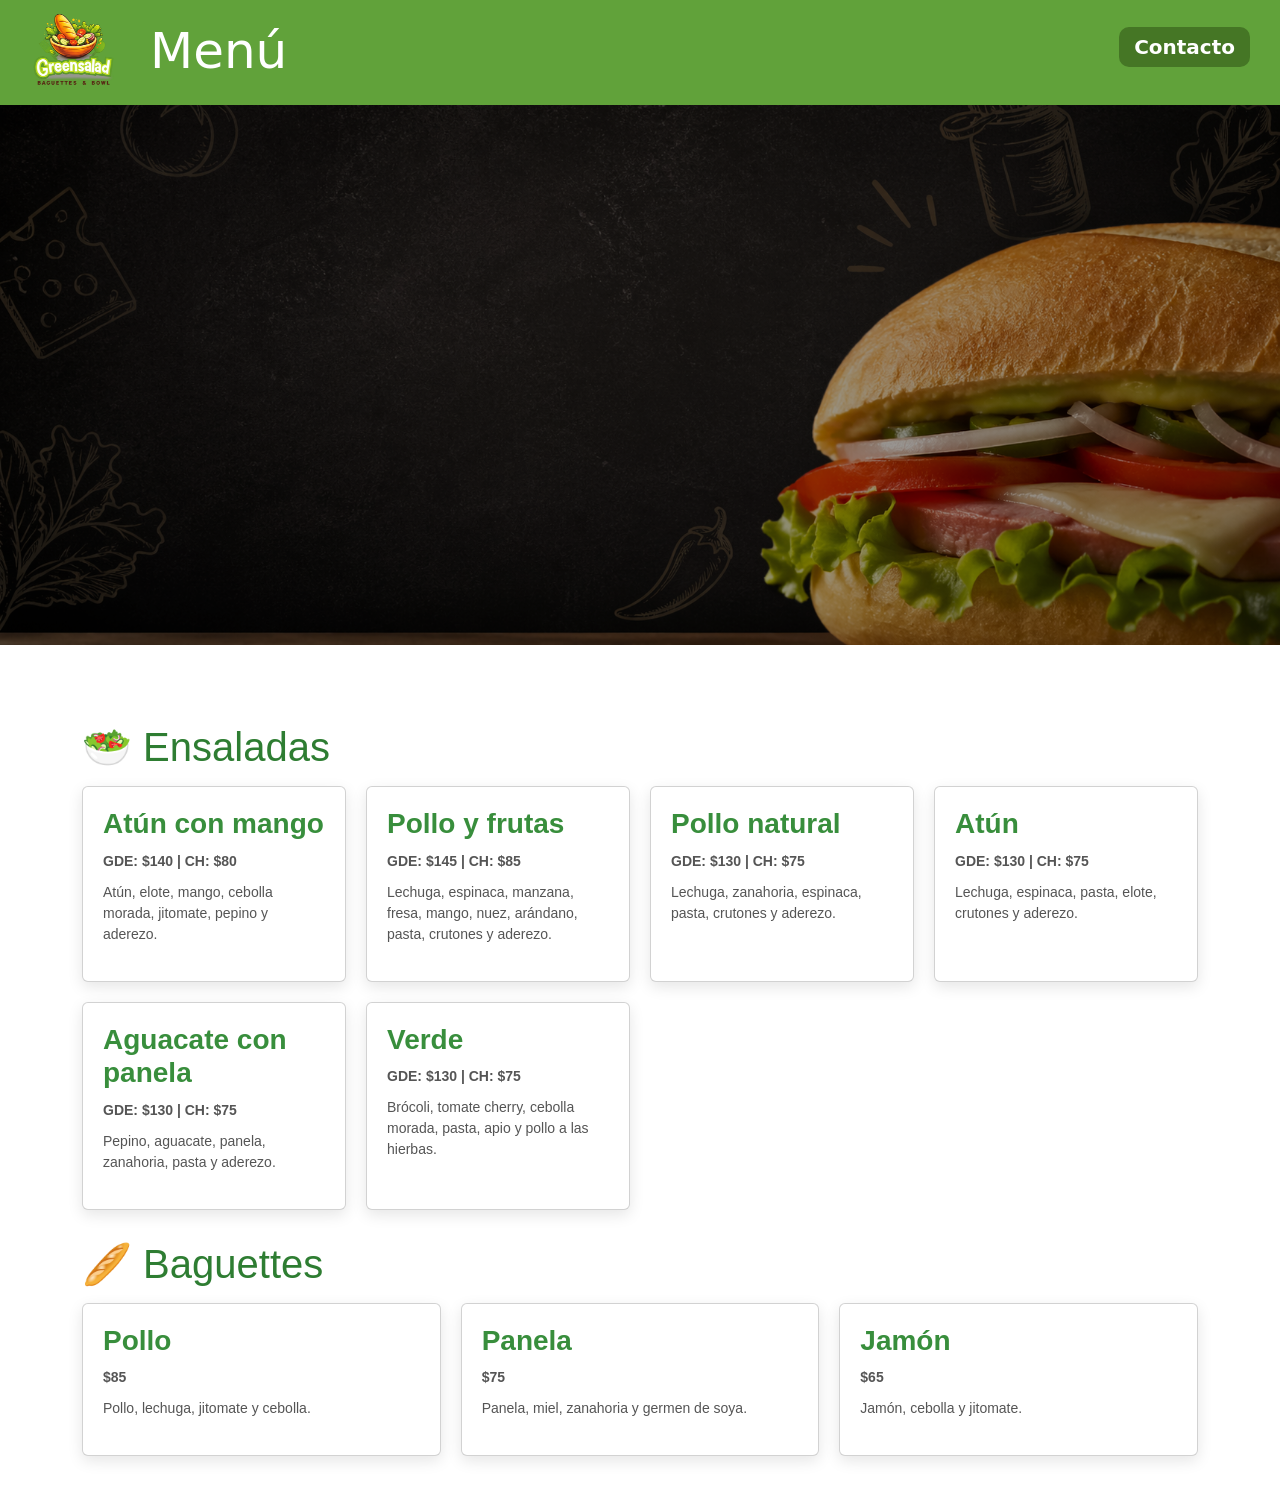
==== index.html @ f6fa9d41 "Primer commit" ====
<!DOCTYPE html>
<html lang="es">
<head>
    <meta charset="UTF-8">
    <meta name="viewport" content="width=device-width, initial-scale=1.0">

    <link rel="icon" href="./img/GreenSalad.ico">
    <link rel="stylesheet" href="./css/styles.css">
    <link
    href="https://cdn.jsdelivr.net/npm/bootstrap@5.3.3/dist/css/bootstrap.min.css"
    rel="stylesheet">

    <title>GreenSalad</title>
</head>

<body>
    <header>
        <nav class="barra">
            <img src="./img/GreenSalad.ico" alt="GreenSalad">
            <h1>Menú</h1>
        

        <ul class="contacto">
            <li><a href="#"><b>Contacto</b></a></li>
        </ul>
        </nav>
    </header>

            <div class="fondo">
        </div>

    <main>
        <section class="menu container py-5">

    <!-- ENSALADAS -->
    <h2>🥗 Ensaladas</h2>
    <div class="cards">

    <div class="card">
    <h3><b>Atún con mango</b></h3>
    <p class="precio">GDE: $140 | CH: $80</p>
    <p>Atún, elote, mango, cebolla morada, jitomate, pepino y aderezo.</p>
    </div>

    <div class="card">
    <h3><b>Pollo y frutas</b></h3>
    <p class="precio">GDE: $145 | CH: $85</p>
    <p>Lechuga, espinaca, manzana, fresa, mango, nuez, arándano, pasta, crutones y aderezo.</p>
    </div>

    <div class="card">
    <h3><b>Pollo natural</b></h3>
    <p class="precio">GDE: $130 | CH: $75</p>
    <p>Lechuga, zanahoria, espinaca, pasta, crutones y aderezo.</p>
    </div>

    <div class="card">
    <h3><b>Atún</b></h3>
    <p class="precio">GDE: $130 | CH: $75</p>
    <p>Lechuga, espinaca, pasta, elote, crutones y aderezo.</p>
    </div>

    <div class="card">
    <h3><b>Aguacate con panela</b></h3>
    <p class="precio">GDE: $130 | CH: $75</p>
    <p>Pepino, aguacate, panela, zanahoria, pasta y aderezo.</p>
    </div>

    <div class="card">
    <h3><b>Verde</b></h3>
    <p class="precio">GDE: $130 | CH: $75</p>
    <p>Brócoli, tomate cherry, cebolla morada, pasta, apio y pollo a las hierbas.</p>
    </div>

    </div>

    <!-- BAGUETTES -->
    <h2>🥖 Baguettes</h2>
    <div class="cards">

    <div class="card">
    <h3><b>Pollo</b></h3>
    <p class="precio">$85</p>
    <p>Pollo, lechuga, jitomate y cebolla.</p>
    </div>

    <div class="card">
    <h3><b>Panela</b></h3>
    <p class="precio">$75</p>
    <p>Panela, miel, zanahoria y germen de soya.</p>
    </div>

    <div class="card">
    <h3><b>Jamón</b></h3>
    <p class="precio">$65</p>
    <p>Jamón, cebolla y jitomate.</p>
    </div>

    </div>

</section>
    </main>
</body>
</html>
---- css/styles.css ----
* {
    padding: 0;
    margin: 0;
}

/* HEADER */
header .barra {
    background-color: rgb(97, 162, 58);

    display: flex;
    justify-content: space-between;
    align-items: center;

    padding-top: 5px;
    padding-right: 0;
    padding-left: 0;
    padding-bottom: 0;
}
.barra {

    position: sticky;
    top: 0;
    z-index: 1000;

}

header img {
    height: 100px;
    width: 150px;
}

header .contacto {
    list-style: none;
    display: flex;
    margin-left: auto;
    padding-right: 30px;
    font-size: 20px;
}
header a {
    text-decoration: none;
    color: white;
    background: #457625;
    padding: 8px 15px;
    border-radius: 10px;
    transition: 0.3s;
    font-weight: 500;
}
li:hover {
    transform: scale(1.05);
    transition: transform 0.4s ease;
}
header h1 {
    font-size: 50px;
    color: white;
}

/* FONDO */

.fondo {
    position: relative;
    height: 60vh;
    width: 100%;
    background: url("../img/Torta_hero.png") center/cover no-repeat;
    filter: brightness(60%);
}

/* CARDS DEL MAIN */

.menu {
    padding: 40px 20px;
    font-family: sans-serif;
}

.menu h2 {
    font-size: 40px;
    margin: 30px 0 15px;
    color: #2e7d32;
}

.cards {
    display: grid;
    grid-template-columns: repeat(auto-fit, minmax(250px, 1fr));
    gap: 20px;
}

.card {
    background: #ffffff;
    border-radius: 15px;
    padding: 20px;
    box-shadow: 0 5px 15px rgba(0,0,0,0.1);
    transition: transform 0.2s ease, box-shadow 0.2s ease;
}

.cards {
    display: grid;
    grid-template-columns: repeat(auto-fit, minmax(250px, 1fr));
    gap: 20px;
}

.card:hover {
    transform: scale(1.05);
    box-shadow: 0 10px 25px rgba(0,0,0,0.2);
}

.card h3 {
    margin-bottom: 10px;
    color: #388e3c;
}

.precio {
    font-weight: bold;
    margin-bottom: 10px;
    color: #d32f2f;
}

.card p {
    font-size: 14px;
    color: #555;
}
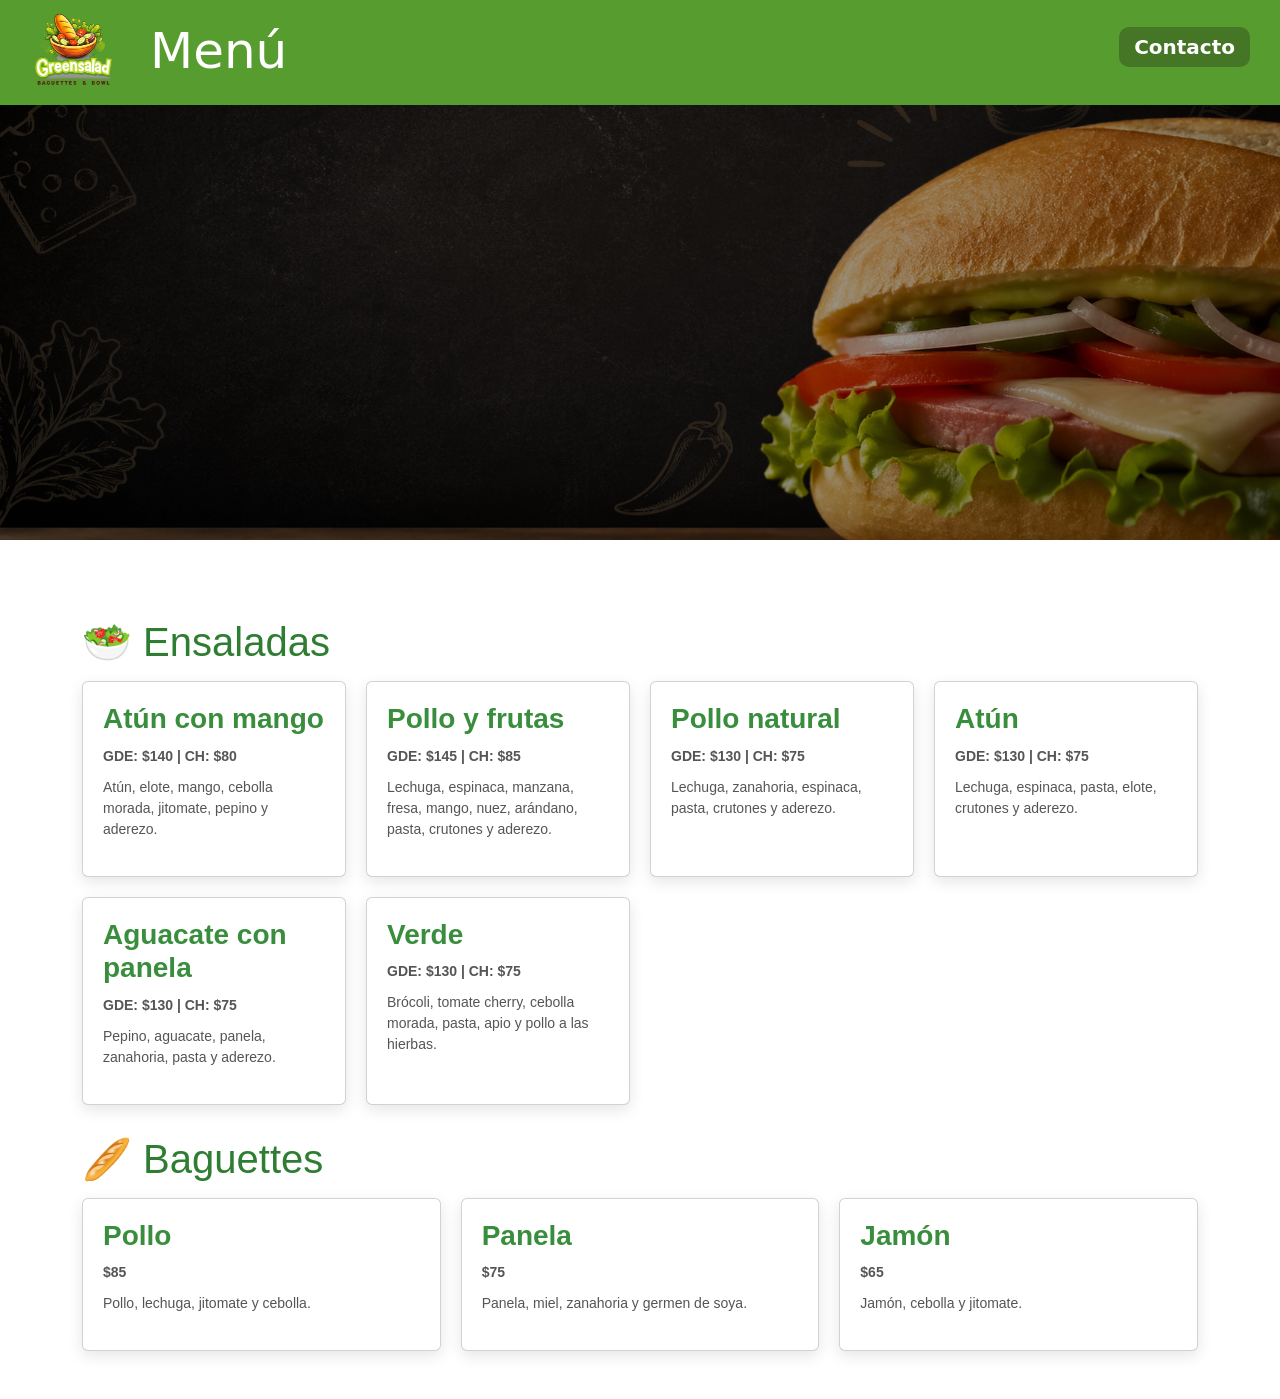
==== commit 07d547ab: "Add files via upload" ====
--- a/index.html
+++ b/index.html
@@ -5,12 +5,13 @@
     <meta name="viewport" content="width=device-width, initial-scale=1.0">
 
     <link rel="icon" href="./img/GreenSalad.ico">
+    <link rel="stylesheet" href="./css/global.css">
     <link rel="stylesheet" href="./css/styles.css">
     <link
     href="https://cdn.jsdelivr.net/npm/bootstrap@5.3.3/dist/css/bootstrap.min.css"
     rel="stylesheet">
 
-    <title>GreenSalad</title>
+    <title>Menú GreenSalad</title>
 </head>
 
 <body>
@@ -21,7 +22,7 @@
         
 
         <ul class="contacto">
-            <li><a href="#"><b>Contacto</b></a></li>
+            <li><a href="./contactos.html"><b>Contacto</b></a></li>
         </ul>
         </nav>
     </header>
--- a/css/styles.css
+++ b/css/styles.css
@@ -5,7 +5,7 @@
 
 /* HEADER */
 header .barra {
-    background-color: rgb(97, 162, 58);
+    background-color: rgb(87, 156, 47);
 
     display: flex;
     justify-content: space-between;
@@ -18,8 +18,11 @@
 }
 .barra {
 
-    position: sticky;
+    position: fixed;
     top: 0;
+    left: 0;
+
+    width: 100%;
     z-index: 1000;
 
 }
@@ -61,6 +64,7 @@
     height: 60vh;
     width: 100%;
     background: url("../img/Torta_hero.png") center/cover no-repeat;
+    background-position: right;
     filter: brightness(60%);
 }
 
@@ -116,4 +120,4 @@
 .card p {
     font-size: 14px;
     color: #555;
-}+}
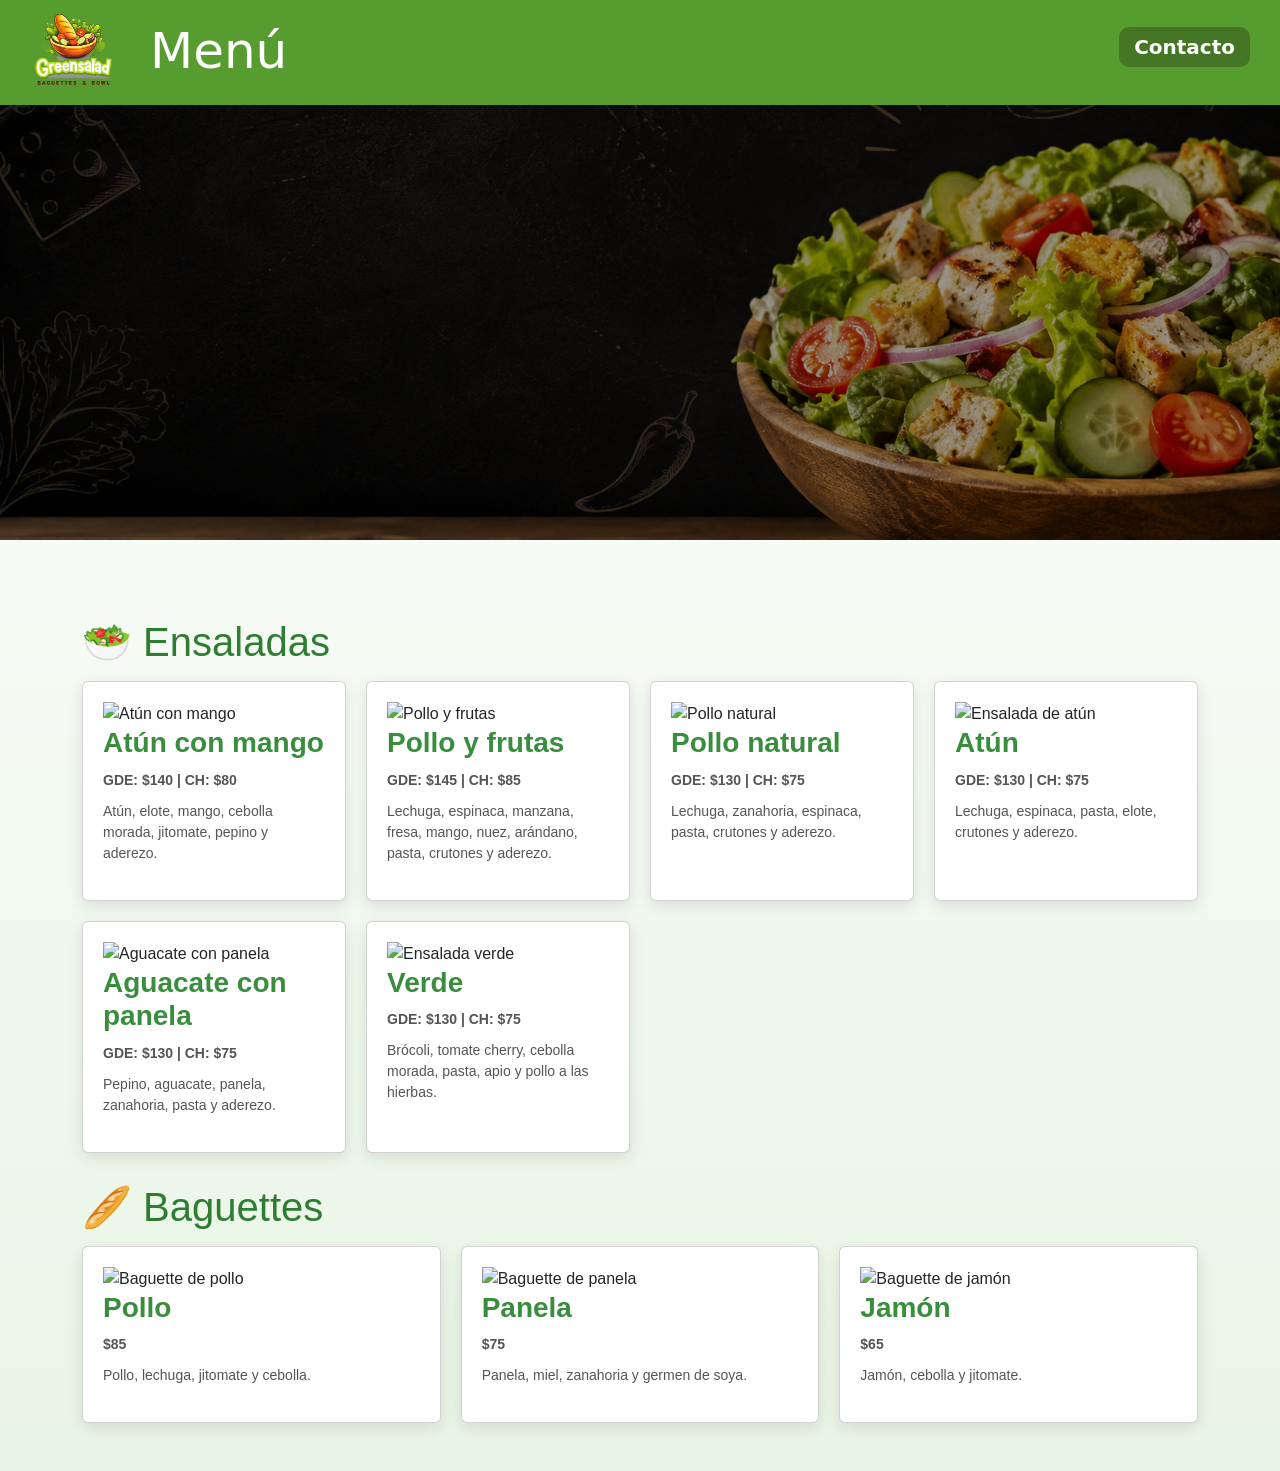
==== commit cbe58aba: "Update index.html" ====
--- a/index.html
+++ b/index.html
@@ -38,39 +38,45 @@
     <div class="cards">
 
     <div class="card">
-    <h3><b>Atún con mango</b></h3>
-    <p class="precio">GDE: $140 | CH: $80</p>
-    <p>Atún, elote, mango, cebolla morada, jitomate, pepino y aderezo.</p>
+        <img src="./img/atun-mango.png" alt="Atún con mango">
+        <h3><b>Atún con mango</b></h3>
+        <p class="precio">GDE: $140 | CH: $80</p>
+        <p>Atún, elote, mango, cebolla morada, jitomate, pepino y aderezo.</p>
     </div>
 
     <div class="card">
-    <h3><b>Pollo y frutas</b></h3>
-    <p class="precio">GDE: $145 | CH: $85</p>
-    <p>Lechuga, espinaca, manzana, fresa, mango, nuez, arándano, pasta, crutones y aderezo.</p>
+        <img src="./img/pollo-frutas.png" alt="Pollo y frutas">
+        <h3><b>Pollo y frutas</b></h3>
+        <p class="precio">GDE: $145 | CH: $85</p>
+        <p>Lechuga, espinaca, manzana, fresa, mango, nuez, arándano, pasta, crutones y aderezo.</p>
     </div>
 
     <div class="card">
-    <h3><b>Pollo natural</b></h3>
-    <p class="precio">GDE: $130 | CH: $75</p>
-    <p>Lechuga, zanahoria, espinaca, pasta, crutones y aderezo.</p>
+        <img src="./img/pollo-natural.png" alt="Pollo natural">
+        <h3><b>Pollo natural</b></h3>
+        <p class="precio">GDE: $130 | CH: $75</p>
+        <p>Lechuga, zanahoria, espinaca, pasta, crutones y aderezo.</p>
     </div>
 
     <div class="card">
-    <h3><b>Atún</b></h3>
-    <p class="precio">GDE: $130 | CH: $75</p>
-    <p>Lechuga, espinaca, pasta, elote, crutones y aderezo.</p>
+        <img src="./img/atun.png" alt="Ensalada de atún">
+        <h3><b>Atún</b></h3>
+        <p class="precio">GDE: $130 | CH: $75</p>
+        <p>Lechuga, espinaca, pasta, elote, crutones y aderezo.</p>
     </div>
 
     <div class="card">
-    <h3><b>Aguacate con panela</b></h3>
-    <p class="precio">GDE: $130 | CH: $75</p>
-    <p>Pepino, aguacate, panela, zanahoria, pasta y aderezo.</p>
+        <img src="./img/aguacate-panela.png" alt="Aguacate con panela">
+        <h3><b>Aguacate con panela</b></h3>
+        <p class="precio">GDE: $130 | CH: $75</p>
+        <p>Pepino, aguacate, panela, zanahoria, pasta y aderezo.</p>
     </div>
 
     <div class="card">
-    <h3><b>Verde</b></h3>
-    <p class="precio">GDE: $130 | CH: $75</p>
-    <p>Brócoli, tomate cherry, cebolla morada, pasta, apio y pollo a las hierbas.</p>
+        <img src="./img/verde.png" alt="Ensalada verde">
+        <h3><b>Verde</b></h3>
+        <p class="precio">GDE: $130 | CH: $75</p>
+        <p>Brócoli, tomate cherry, cebolla morada, pasta, apio y pollo a las hierbas.</p>
     </div>
 
     </div>
@@ -80,21 +86,24 @@
     <div class="cards">
 
     <div class="card">
-    <h3><b>Pollo</b></h3>
-    <p class="precio">$85</p>
-    <p>Pollo, lechuga, jitomate y cebolla.</p>
+        <img src="./img/baguette-pollo.png" alt="Baguette de pollo">
+        <h3><b>Pollo</b></h3>
+        <p class="precio">$85</p>
+        <p>Pollo, lechuga, jitomate y cebolla.</p>
     </div>
 
     <div class="card">
-    <h3><b>Panela</b></h3>
-    <p class="precio">$75</p>
-    <p>Panela, miel, zanahoria y germen de soya.</p>
+        <img src="./img/baguette-panela.png" alt="Baguette de panela">
+        <h3><b>Panela</b></h3>
+        <p class="precio">$75</p>
+        <p>Panela, miel, zanahoria y germen de soya.</p>
     </div>
 
     <div class="card">
-    <h3><b>Jamón</b></h3>
-    <p class="precio">$65</p>
-    <p>Jamón, cebolla y jitomate.</p>
+        <img src="./img/baguette-jamon.jpg" alt="Baguette de jamón">
+        <h3><b>Jamón</b></h3>
+        <p class="precio">$65</p>
+        <p>Jamón, cebolla y jitomate.</p>
     </div>
 
     </div>
@@ -102,4 +111,4 @@
 </section>
     </main>
 </body>
-</html>+</html>
--- a/css/global.css
+++ b/css/global.css
@@ -0,0 +1,41 @@
+* {
+    padding: 0;
+    margin: 0;
+}
+
+body {
+    background: linear-gradient(to bottom, #ffffff, #e8f4e5);
+}
+
+li {
+    list-style: none
+}
+
+/* HEADER */
+header .barra {
+    background-color: rgb(87, 156, 47);
+
+    display: flex;
+    justify-content: space-between;
+    align-items: center;
+
+    padding-top: 5px;
+    padding-right: 0;
+    padding-left: 0;
+    padding-bottom: 0;
+}
+
+.barra {
+    position: fixed;
+    top: 0;
+    left: 0;
+
+    width: 100%;
+    z-index: 1000;
+
+}
+
+header img {
+    height: 100px;
+    width: 150px;
+}
--- a/css/styles.css
+++ b/css/styles.css
@@ -1,36 +1,4 @@
-* {
-    padding: 0;
-    margin: 0;
-}
-
 /* HEADER */
-header .barra {
-    background-color: rgb(87, 156, 47);
-
-    display: flex;
-    justify-content: space-between;
-    align-items: center;
-
-    padding-top: 5px;
-    padding-right: 0;
-    padding-left: 0;
-    padding-bottom: 0;
-}
-.barra {
-
-    position: fixed;
-    top: 0;
-    left: 0;
-
-    width: 100%;
-    z-index: 1000;
-
-}
-
-header img {
-    height: 100px;
-    width: 150px;
-}
 
 header .contacto {
     list-style: none;
@@ -63,7 +31,7 @@
     position: relative;
     height: 60vh;
     width: 100%;
-    background: url("../img/Torta_hero.png") center/cover no-repeat;
+    background: url("../img/ensalada_hero.png") center/cover no-repeat;
     background-position: right;
     filter: brightness(60%);
 }
@@ -120,4 +88,4 @@
 .card p {
     font-size: 14px;
     color: #555;
-}
+}
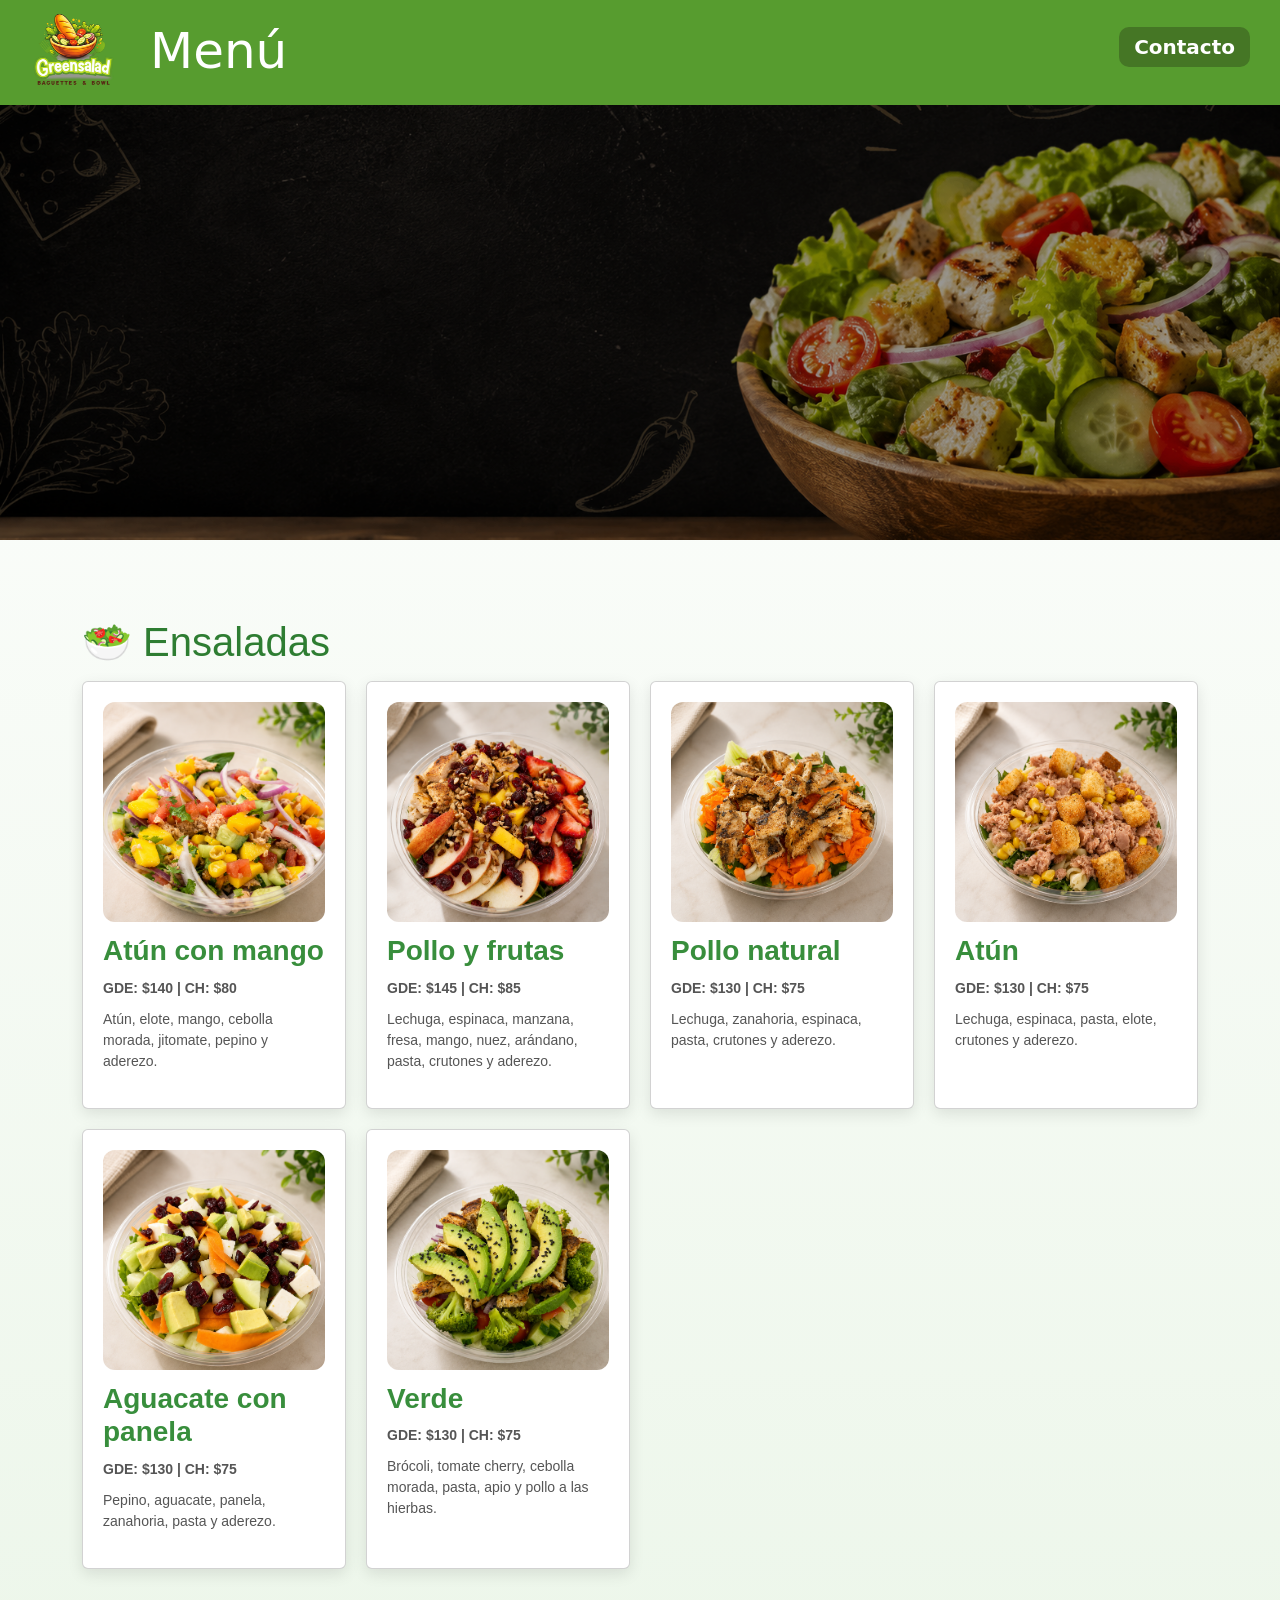
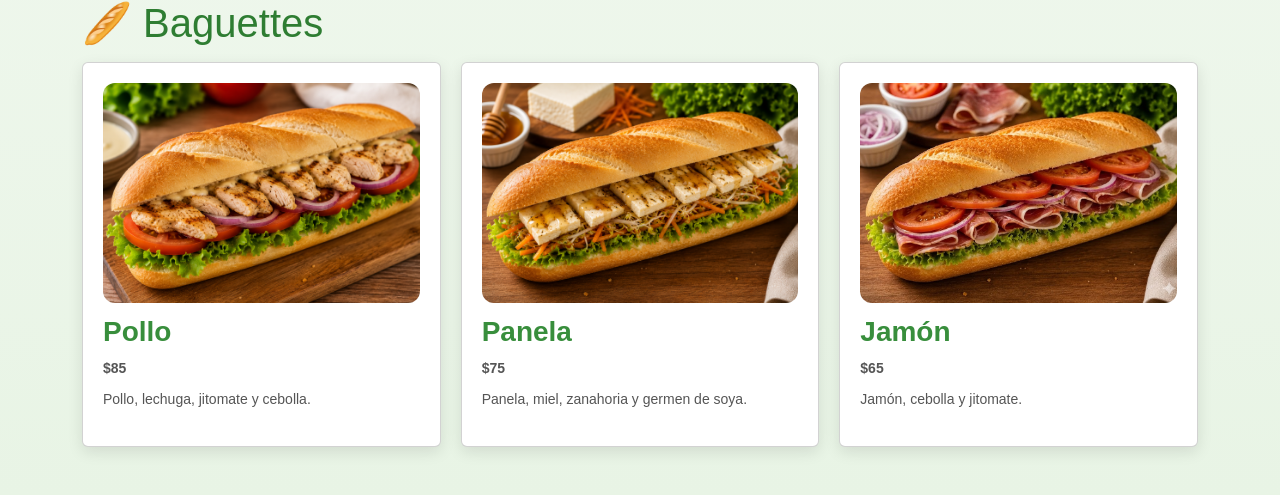
==== commit 2ff932af: "Update index.html" ====
--- a/index.html
+++ b/index.html
@@ -110,5 +110,6 @@
 
 </section>
     </main>
+    
 </body>
 </html>
--- a/css/styles.css
+++ b/css/styles.css
@@ -63,6 +63,14 @@
     transition: transform 0.2s ease, box-shadow 0.2s ease;
 }
 
+.card img{
+    width: 100%;
+    height: 220px;
+    object-fit: cover;
+    border-radius: 12px;
+    margin-bottom: 12px;
+}
+
 .cards {
     display: grid;
     grid-template-columns: repeat(auto-fit, minmax(250px, 1fr));
@@ -88,4 +96,4 @@
 .card p {
     font-size: 14px;
     color: #555;
-}+}
